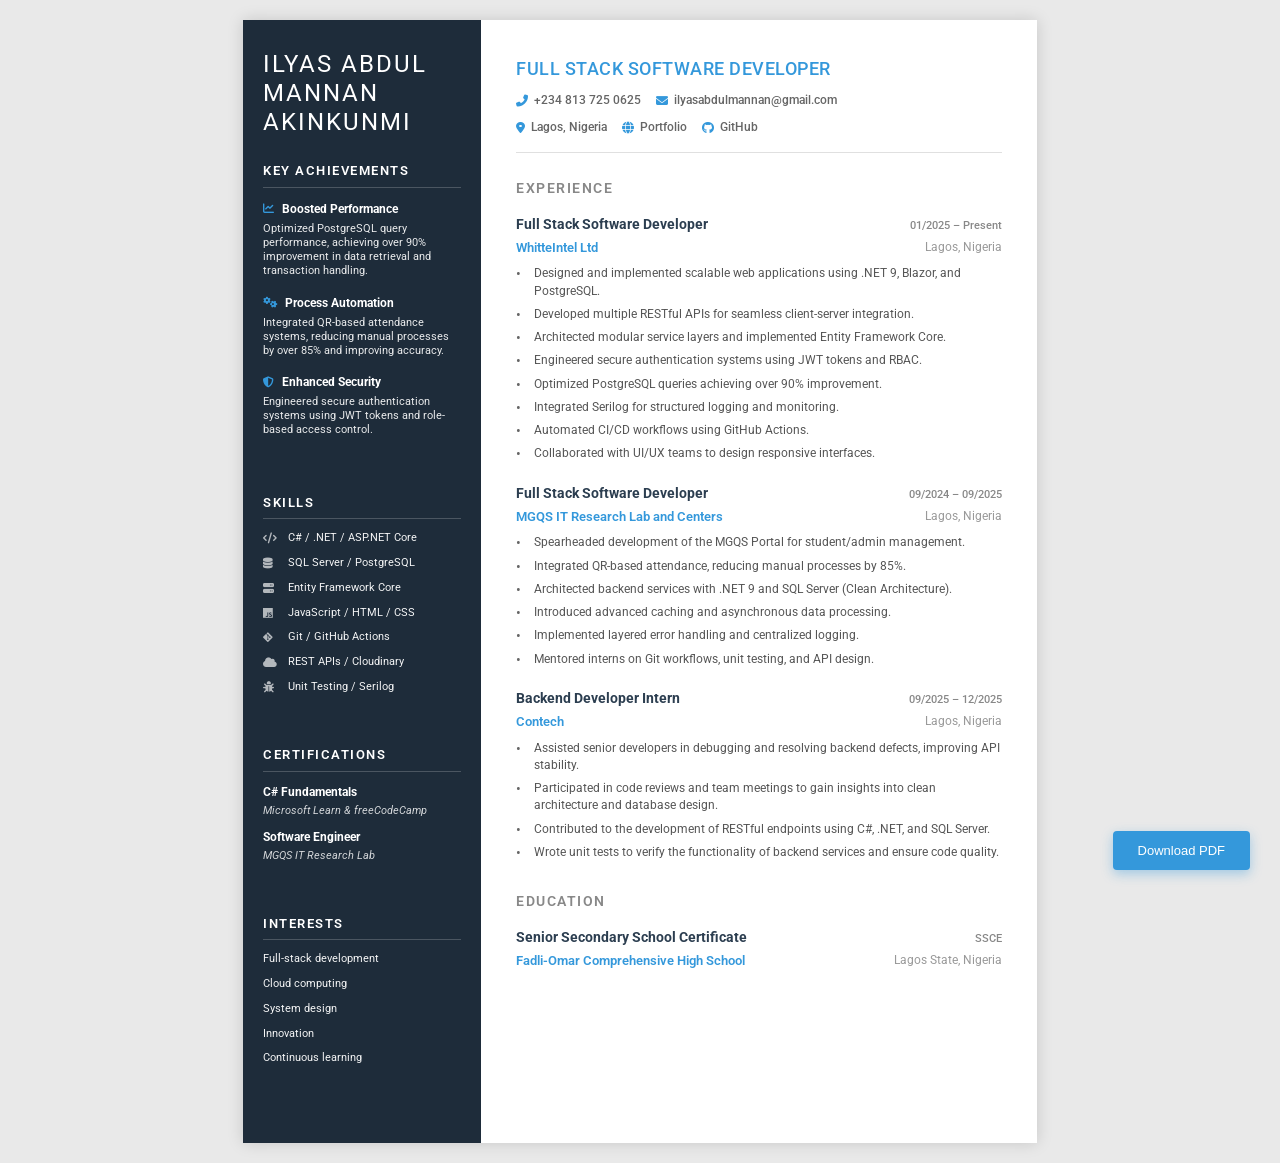
==== index.html @ 899aef8e "feat: Add initial resume website with HTML structure, CSS styling, and VS Code Live Server configura" ====
<!DOCTYPE html>
<html lang="en">

<head>
    <meta charset="UTF-8">
    <meta name="viewport" content="width=device-width, initial-scale=1.0">
    <title>CV - Ilyas Abdul Mannan Akinkunmi</title>
    <link rel="stylesheet" href="styles.css">
    <link href="https://fonts.googleapis.com/css2?family=Roboto:wght@300;400;500;700&display=swap" rel="stylesheet">
    <link rel="stylesheet" href="https://cdnjs.cloudflare.com/ajax/libs/font-awesome/6.4.0/css/all.min.css">
</head>

<body>
    <div class="resume-container">
        <!-- Sidebar Section (Dark Blue) -->
        <aside class="sidebar">
            <div class="sidebar-header">
                <h1 class="name">ILYAS ABDUL<br>MANNAN<br>AKINKUNMI</h1>
            </div>

            <div class="sidebar-content">
                <!-- Key Achievements Section -->
                <div class="sidebar-section">
                    <h3 class="sidebar-title">KEY ACHIEVEMENTS</h3>
                    <div class="separator-line"></div>

                    <div class="achievement-item">
                        <div class="achieve-title"><i class="fas fa-chart-line"></i> Boosted Performance</div>
                        <p class="achieve-desc">Optimized PostgreSQL query performance, achieving over 90% improvement
                            in data retrieval and transaction handling.</p>
                    </div>

                    <div class="achievement-item">
                        <div class="achieve-title"><i class="fas fa-cogs"></i> Process Automation</div>
                        <p class="achieve-desc">Integrated QR-based attendance systems, reducing manual processes by
                            over 85% and improving accuracy.</p>
                    </div>

                    <div class="achievement-item">
                        <div class="achieve-title"><i class="fas fa-shield-alt"></i> Enhanced Security</div>
                        <p class="achieve-desc">Engineered secure authentication systems using JWT tokens and role-based
                            access control.</p>
                    </div>
                </div>

                <!-- Skills Section -->
                <div class="sidebar-section">
                    <h3 class="sidebar-title">SKILLS</h3>
                    <div class="separator-line"></div>
                    <ul class="sidebar-list">
                        <li><i class="fas fa-code"></i> C# / .NET / ASP.NET Core</li>
                        <li><i class="fas fa-database"></i> SQL Server / PostgreSQL</li>
                        <li><i class="fas fa-server"></i> Entity Framework Core</li>
                        <li><i class="fab fa-js"></i> JavaScript / HTML / CSS</li>
                        <li><i class="fab fa-git-alt"></i> Git / GitHub Actions</li>
                        <li><i class="fas fa-cloud"></i> REST APIs / Cloudinary</li>
                        <li><i class="fas fa-bug"></i> Unit Testing / Serilog</li>
                    </ul>
                </div>

                <!-- Certifications Section -->
                <div class="sidebar-section">
                    <h3 class="sidebar-title">CERTIFICATIONS</h3>
                    <div class="separator-line"></div>
                    <div class="cert-item">
                        <div class="cert-title">C# Fundamentals</div>
                        <div class="cert-provider">Microsoft Learn & freeCodeCamp</div>
                    </div>
                    <div class="cert-item">
                        <div class="cert-title">Software Engineer</div>
                        <div class="cert-provider">MGQS IT Research Lab</div>
                    </div>
                </div>

                <!-- Interests Section -->
                <div class="sidebar-section">
                    <h3 class="sidebar-title">INTERESTS</h3>
                    <div class="separator-line"></div>
                    <ul class="sidebar-list simple-list">
                        <li>Full-stack development</li>
                        <li>Cloud computing</li>
                        <li>System design</li>
                        <li>Innovation</li>
                        <li>Continuous learning</li>
                    </ul>
                </div>
            </div>
        </aside>

        <!-- Main Content Section (White) -->
        <main class="main-content">
            <!-- Header with Title and Contact -->
            <header class="main-header">
                <h2 class="professional-title">Full Stack Software Developer</h2>
                <div class="contact-info">
                    <div class="contact-row">
                        <span><i class="fas fa-phone-alt"></i> +234 813 725 0625</span>
                        <span><i class="fas fa-envelope"></i> ilyasabdulmannan@gmail.com</span>
                    </div>
                    <div class="contact-row">
                        <span><i class="fas fa-map-marker-alt"></i> Lagos, Nigeria</span>
                        <a href="https://techsagehub.netlify.app/" target="_blank"><i class="fas fa-globe"></i>
                            Portfolio</a>
                        <a href="https://github.com/TechSageHub" target="_blank"><i class="fab fa-github"></i>
                            GitHub</a>
                    </div>
                </div>
            </header>

            <div class="main-body">
                <!-- Experience Section -->
                <section class="section">
                    <h3 class="section-title">EXPERIENCE</h3>

                    <div class="experience-item">
                        <div class="exp-top-row">
                            <h4 class="job-title">Full Stack Software Developer</h4>
                            <span class="date-range">01/2025 – Present</span>
                        </div>
                        <div class="exp-sub-row">
                            <span class="company-name">WhitteIntel Ltd</span>
                            <span class="location">Lagos, Nigeria</span>
                        </div>
                        <ul class="job-duties">
                            <li>Designed and implemented scalable web applications using .NET 9, Blazor, and PostgreSQL.
                            </li>
                            <li>Developed multiple RESTful APIs for seamless client-server integration.</li>
                            <li>Architected modular service layers and implemented Entity Framework Core.</li>
                            <li>Engineered secure authentication systems using JWT tokens and RBAC.</li>
                            <li>Optimized PostgreSQL queries achieving over 90% improvement.</li>
                            <li>Integrated Serilog for structured logging and monitoring.</li>
                            <li>Automated CI/CD workflows using GitHub Actions.</li>
                            <li>Collaborated with UI/UX teams to design responsive interfaces.</li>
                        </ul>
                    </div>

                    <div class="experience-item">
                        <div class="exp-top-row">
                            <h4 class="job-title">Full Stack Software Developer</h4>
                            <span class="date-range">09/2024 – 09/2025</span>
                        </div>
                        <div class="exp-sub-row">
                            <span class="company-name">MGQS IT Research Lab and Centers</span>
                            <span class="location">Lagos, Nigeria</span>
                        </div>
                        <ul class="job-duties">
                            <li>Spearheaded development of the MGQS Portal for student/admin management.</li>
                            <li>Integrated QR-based attendance, reducing manual processes by 85%.</li>
                            <li>Architected backend services with .NET 9 and SQL Server (Clean Architecture).</li>
                            <li>Introduced advanced caching and asynchronous data processing.</li>
                            <li>Implemented layered error handling and centralized logging.</li>
                            <li>Mentored interns on Git workflows, unit testing, and API design.</li>
                        </ul>
                    </div>

                    <div class="experience-item">
                        <div class="exp-top-row">
                            <h4 class="job-title">Backend Developer Intern</h4>
                            <span class="date-range">09/2025 – 12/2025</span>
                        </div>
                        <div class="exp-sub-row">
                            <span class="company-name">Contech</span>
                            <span class="location">Lagos, Nigeria</span>
                        </div>
                        <ul class="job-duties">
                            <li>Assisted senior developers in debugging and resolving backend defects, improving API
                                stability.</li>
                            <li>Participated in code reviews and team meetings to gain insights into clean architecture
                                and database design.</li>
                            <li>Contributed to the development of RESTful endpoints using C#, .NET, and SQL Server.</li>
                            <li>Wrote unit tests to verify the functionality of backend services and ensure code
                                quality.</li>
                        </ul>
                    </div>
                </section>

                <!-- Education Section -->
                <section class="section">
                    <h3 class="section-title">EDUCATION</h3>

                    <div class="education-item">
                        <div class="exp-top-row">
                            <h4 class="job-title">Senior Secondary School Certificate</h4>
                            <span class="date-range">SSCE</span>
                        </div>
                        <div class="exp-sub-row">
                            <span class="company-name">Fadli-Omar Comprehensive High School</span>
                            <span class="location">Lagos State, Nigeria</span>
                        </div>
                    </div>
                </section>
            </div>
        </main>
    </div>

    <button id="download-btn" onclick="window.print()">Download PDF</button>
</body>

</html>
---- styles.css ----
:root {
    --sidebar-bg: #1e2c3a;
    /* Dark Navy */
    --sidebar-text: #ffffff;
    --main-bg: #ffffff;
    --main-text: #3c3c3c;
    --accent-blue: #3498db;
    --text-muted: #666666;
    --border-color: #e0e0e0;
}

* {
    box-sizing: border-box;
    margin: 0;
    padding: 0;
    -webkit-print-color-adjust: exact;
    print-color-adjust: exact;
}

body {
    font-family: 'Roboto', sans-serif;
    background-color: #e9e9e9;
    color: var(--main-text);
    display: flex;
    justify-content: center;
    padding: 20px;
    font-size: 11px;
    /* Slightly reduced base size */
    line-height: 1.5;
    /* Consolidated line height */
}

.resume-container {
    display: flex;
    background: white;
    width: 210mm;
    min-height: 297mm;
    box-shadow: 0 0 15px rgba(0, 0, 0, 0.15);
}

/* SIDEBAR STYLES */
.sidebar {
    background-color: var(--sidebar-bg);
    color: var(--sidebar-text);
    width: 30%;
    padding: 30px 20px;
    /* Tighter padding */
    display: flex;
    flex-direction: column;
}

.sidebar-header {
    margin-bottom: 25px;
    /* Tighter */
}

.name {
    font-size: 24px;
    /* Slightly smaller for compactness */
    line-height: 1.2;
    font-weight: 400;
    text-transform: uppercase;
    letter-spacing: 2px;
}

.sidebar-content {
    display: flex;
    flex-direction: column;
    gap: 15px;
    /* Consolidated gap */
}

.sidebar-section {
    margin-bottom: 25px;
    /* Reduced from 35px */
}

.sidebar-title {
    font-size: 13px;
    text-transform: uppercase;
    letter-spacing: 1.5px;
    font-weight: 600;
    margin-bottom: 12px;
    border-bottom: 1px solid rgba(255, 255, 255, 0.2);
    padding-bottom: 6px;
    display: inline-block;
    width: 100%;
}

.sidebar-list {
    list-style: none;
}

.sidebar-list li {
    margin-bottom: 10px;
    /* Reduced */
    font-size: 11px;
    line-height: 1.35;
    display: flex;
    gap: 10px;
    opacity: 0.95;
    align-items: flex-start;
}

.sidebar-list li i {
    font-size: 11px;
    width: 15px;
    margin-top: 2px;
    color: rgba(255, 255, 255, 0.7);
}

.achievement-item {
    margin-bottom: 15px;
}

.achieve-title {
    font-size: 12px;
    font-weight: 700;
    color: white;
    margin-bottom: 4px;
    display: flex;
    align-items: center;
    gap: 8px;
}

.achieve-title i {
    color: var(--accent-blue);
    font-size: 11px;
}

.achieve-desc {
    font-size: 10.5px;
    line-height: 1.35;
    opacity: 0.9;
}

.cert-item {
    margin-bottom: 10px;
}

.cert-title {
    font-weight: 700;
    font-size: 11.5px;
    color: #fff;
    margin-bottom: 2px;
}

.cert-provider {
    font-size: 10.5px;
    opacity: 0.8;
    font-style: italic;
}

/* MAIN CONTENT */
.main-content {
    background-color: var(--main-bg);
    width: 70%;
    padding: 35px 35px;
    /* Reduced padding */
    display: flex;
    flex-direction: column;
}

.main-header {
    margin-bottom: 25px;
    /* Reduced */
    border-bottom: 1px solid var(--border-color);
    padding-bottom: 15px;
}

.professional-title {
    color: var(--accent-blue);
    font-size: 18px;
    font-weight: 500;
    text-transform: uppercase;
    letter-spacing: 0.5px;
    margin-bottom: 10px;
}

.contact-info {
    font-size: 11.5px;
    color: var(--text-muted);
    display: flex;
    flex-wrap: wrap;
    gap: 10px 20px;
}

.contact-row {
    display: flex;
    gap: 15px;
    align-items: center;
    flex-wrap: wrap;
    width: 100%;
}

.contact-row span,
.contact-row a {
    display: flex;
    align-items: center;
    gap: 6px;
    color: var(--text-muted);
    text-decoration: none;
    font-weight: 500;
}

.contact-row a:hover {
    color: var(--accent-blue);
}

.contact-row i {
    color: var(--accent-blue);
    font-size: 12px;
}

/* SECTIONS */
.section {
    margin-bottom: 30px;
    /* Reduced */
}

.section-title {
    font-size: 14px;
    color: #888;
    text-transform: uppercase;
    letter-spacing: 1.5px;
    font-weight: 600;
    margin-bottom: 15px;
}

.experience-item,
.education-item {
    margin-bottom: 20px;
    /* Reduced */
}

.exp-top-row {
    display: flex;
    justify-content: space-between;
    align-items: baseline;
    margin-bottom: 4px;
}

.job-title {
    font-size: 14px;
    font-weight: 700;
    color: #2c3e50;
}

.date-range {
    font-size: 11px;
    color: #888;
    font-weight: 500;
    white-space: nowrap;
}

.exp-sub-row {
    display: flex;
    justify-content: space-between;
    margin-bottom: 8px;
    font-size: 11.5px;
}

.company-name {
    color: var(--accent-blue);
    font-weight: 600;
    font-size: 12.5px;
}

.location {
    color: #999;
}

.job-duties {
    list-style: none;
    padding-left: 0;
}

.job-duties li {
    position: relative;
    padding-left: 18px;
    margin-bottom: 6px;
    /* Tighter list items */
    font-size: 11.5px;
    color: #555;
    line-height: 1.5;
}

.job-duties li::before {
    content: "•";
    position: absolute;
    left: 0;
    color: var(--text-muted);
    font-size: 14px;
    line-height: 1;
    top: 2px;
}

/* PDF BUTTON */
#download-btn {
    position: fixed;
    bottom: 30px;
    right: 30px;
    padding: 12px 25px;
    background-color: var(--accent-blue);
    color: white;
    border: none;
    border-radius: 4px;
    font-size: 13px;
    font-weight: 500;
    cursor: pointer;
    box-shadow: 0 4px 12px rgba(52, 152, 219, 0.4);
    transition: all 0.2s ease;
    z-index: 1000;
}

#download-btn:hover {
    background-color: #2c3e50;
    transform: translateY(-2px);
}

/* RESPONSIVE */
@media (max-width: 768px) {
    .resume-container {
        flex-direction: column;
        width: 100%;
        min-height: auto;
    }

    .sidebar,
    .main-content {
        width: 100%;
        padding: 30px;
    }

    .name {
        font-size: 24px;
    }

    .exp-top-row {
        flex-direction: column;
        align-items: flex-start;
        gap: 5px;
    }

    .exp-sub-row {
        flex-direction: column;
        gap: 5px;
    }
}

/* PRINT MEDIA - FORCE ONE PAGE */
@media print {
    body {
        padding: 0;
        background: white;
        print-color-adjust: exact;
        -webkit-print-color-adjust: exact;
    }

    .resume-container {
        width: 100%;
        min-height: 100%;
        /* Changed from 100vh to ensure flow */
        height: auto;
        box-shadow: none;
        margin: 0;
        display: flex;
        /* Keep flex context */
        overflow: hidden;
        /* Clip overflow if slight */
    }

    .sidebar {
        background-color: var(--sidebar-bg) !important;
        height: 100%;
        /* Ensure it stretches */
        min-height: 100vh;
        /* Force full height */
    }

    #download-btn {
        display: none;
    }

    .company-name,
    .professional-title,
    .contact-row i {
        color: var(--accent-blue) !important;
    }

    @page {
        margin: 0;
        size: A4;
    }

    /* Additional compactness for print if needed */
    .section,
    .sidebar-section {
        margin-bottom: 20px;
    }

    .experience-item {
        margin-bottom: 15px;
    }
}
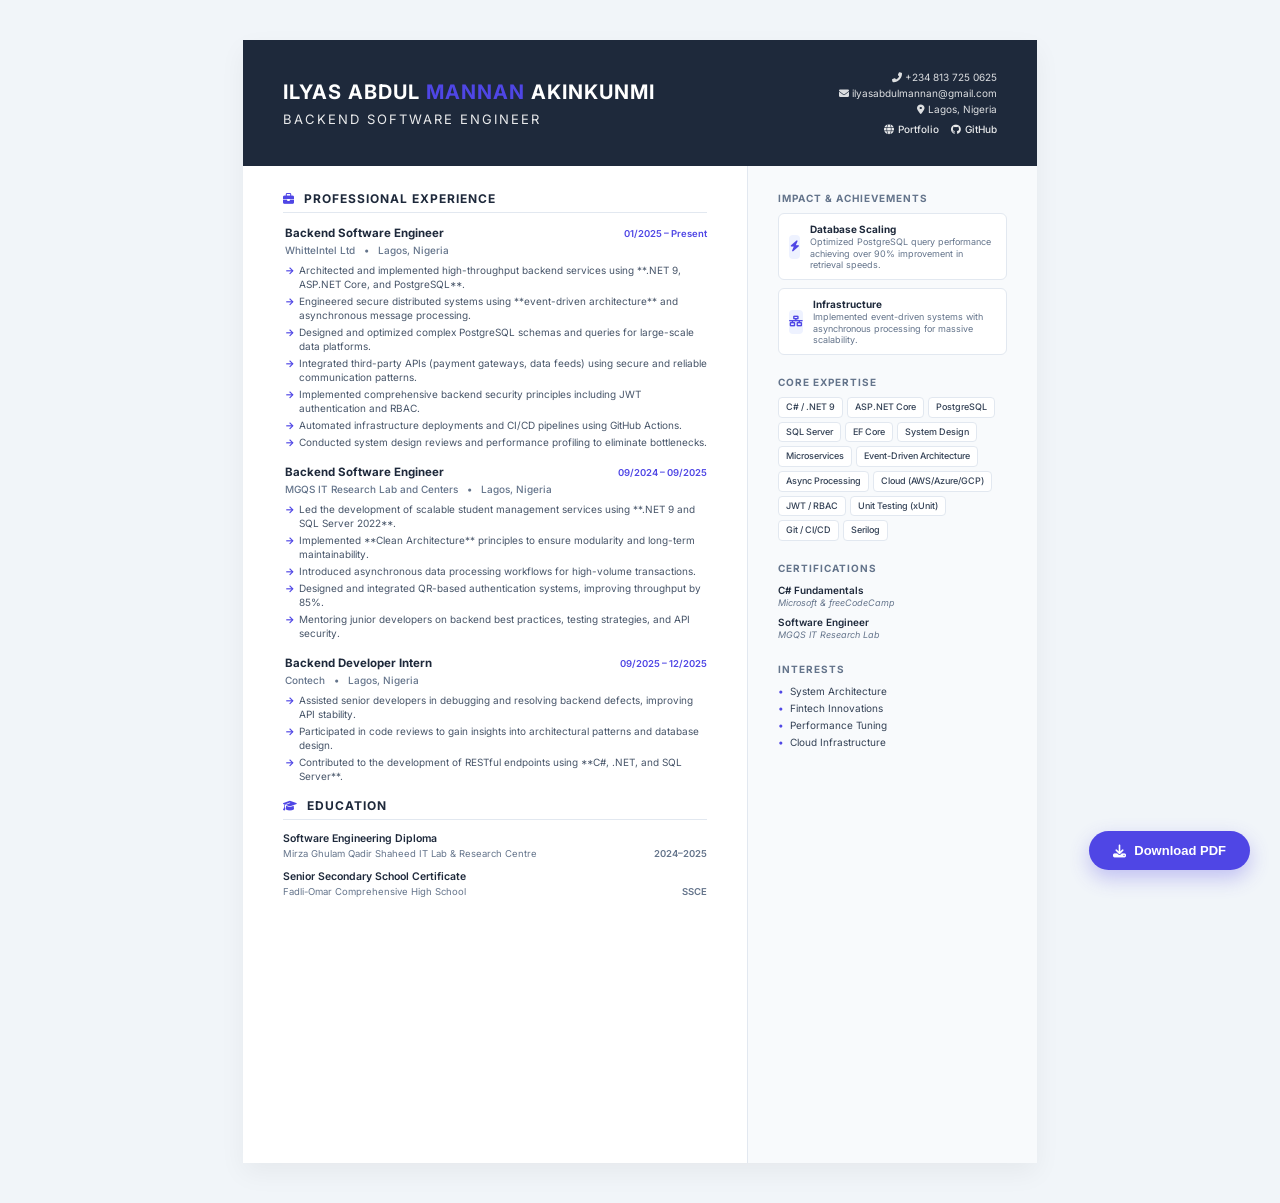
==== commit ae13482f: "feat: add specialized resume templates and corresponding CSS styles for ATS, full-stack, and remote " ====
--- a/index.html
+++ b/index.html
@@ -4,196 +4,183 @@
 <head>
     <meta charset="UTF-8">
     <meta name="viewport" content="width=device-width, initial-scale=1.0">
-    <title>CV - Ilyas Abdul Mannan Akinkunmi</title>
+    <title>Ilyas Abdul Mannan Akinkunmi - CV</title>
     <link rel="stylesheet" href="styles.css">
-    <link href="https://fonts.googleapis.com/css2?family=Roboto:wght@300;400;500;700&display=swap" rel="stylesheet">
+    <link href="https://fonts.googleapis.com/css2?family=Inter:wght@300;400;500;600;700&display=swap" rel="stylesheet">
     <link rel="stylesheet" href="https://cdnjs.cloudflare.com/ajax/libs/font-awesome/6.4.0/css/all.min.css">
 </head>
 
 <body>
-    <div class="resume-container">
-        <!-- Sidebar Section (Dark Blue) -->
-        <aside class="sidebar">
-            <div class="sidebar-header">
-                <h1 class="name">ILYAS ABDUL<br>MANNAN<br>AKINKUNMI</h1>
-            </div>
-
-            <div class="sidebar-content">
-                <!-- Key Achievements Section -->
-                <div class="sidebar-section">
-                    <h3 class="sidebar-title">KEY ACHIEVEMENTS</h3>
-                    <div class="separator-line"></div>
-
-                    <div class="achievement-item">
-                        <div class="achieve-title"><i class="fas fa-chart-line"></i> Boosted Performance</div>
-                        <p class="achieve-desc">Optimized PostgreSQL query performance, achieving over 90% improvement
-                            in data retrieval and transaction handling.</p>
-                    </div>
-
-                    <div class="achievement-item">
-                        <div class="achieve-title"><i class="fas fa-cogs"></i> Process Automation</div>
-                        <p class="achieve-desc">Integrated QR-based attendance systems, reducing manual processes by
-                            over 85% and improving accuracy.</p>
-                    </div>
-
-                    <div class="achievement-item">
-                        <div class="achieve-title"><i class="fas fa-shield-alt"></i> Enhanced Security</div>
-                        <p class="achieve-desc">Engineered secure authentication systems using JWT tokens and role-based
-                            access control.</p>
+    <div class="resume-wrapper">
+        <!-- High Impact Header -->
+        <header class="hero-header">
+            <div class="header-content">
+                <div class="name-block">
+                    <h1>ILYAS ABDUL <span class="accent-text">MANNAN</span> AKINKUNMI</h1>
+                    <p class="role-title">Backend Software Engineer</p>
+                </div>
+                <div class="contact-grid">
+                    <div class="contact-item"><i class="fas fa-phone-alt"></i> +234 813 725 0625</div>
+                    <div class="contact-item"><i class="fas fa-envelope"></i> ilyasabdulmannan@gmail.com</div>
+                    <div class="contact-item"><i class="fas fa-map-marker-alt"></i> Lagos, Nigeria</div>
+                    <div class="contact-links">
+                        <a href="https://techsagehub.netlify.app/" target="_blank"><i class="fas fa-globe"></i> Portfolio</a>
+                        <a href="https://github.com/TechSageHub" target="_blank"><i class="fab fa-github"></i> GitHub</a>
                     </div>
                 </div>
+            </div>
+        </header>
 
-                <!-- Skills Section -->
-                <div class="sidebar-section">
-                    <h3 class="sidebar-title">SKILLS</h3>
-                    <div class="separator-line"></div>
-                    <ul class="sidebar-list">
-                        <li><i class="fas fa-code"></i> C# / .NET / ASP.NET Core</li>
-                        <li><i class="fas fa-database"></i> SQL Server / PostgreSQL</li>
-                        <li><i class="fas fa-server"></i> Entity Framework Core</li>
-                        <li><i class="fab fa-js"></i> JavaScript / HTML / CSS</li>
-                        <li><i class="fab fa-git-alt"></i> Git / GitHub Actions</li>
-                        <li><i class="fas fa-cloud"></i> REST APIs / Cloudinary</li>
-                        <li><i class="fas fa-bug"></i> Unit Testing / Serilog</li>
-                    </ul>
-                </div>
+        <div class="main-layout">
+            <!-- Left Column: Experience & Education -->
+            <main class="left-col">
+                <section class="content-section">
+                    <div class="section-header">
+                        <i class="fas fa-briefcase"></i>
+                        <h2>PROFESSIONAL EXPERIENCE</h2>
+                    </div>
+                    
+                    <div class="timeline">
+                        <div class="timeline-item">
+                            <div class="timeline-header">
+                                <h3 class="job-title">Backend Software Engineer</h3>
+                                <span class="time-badge">01/2025 – Present</span>
+                            </div>
+                            <p class="company-sub">WhitteIntel Ltd <span class="bullet-sep">•</span> Lagos, Nigeria</p>
+                            <ul class="duties-list">
+                                <li>Architected and implemented high-throughput backend services using **.NET 9, ASP.NET Core, and PostgreSQL**.</li>
+                                <li>Engineered secure distributed systems using **event-driven architecture** and asynchronous message processing.</li>
+                                <li>Designed and optimized complex PostgreSQL schemas and queries for large-scale data platforms.</li>
+                                <li>Integrated third-party APIs (payment gateways, data feeds) using secure and reliable communication patterns.</li>
+                                <li>Implemented comprehensive backend security principles including JWT authentication and RBAC.</li>
+                                <li>Automated infrastructure deployments and CI/CD pipelines using GitHub Actions.</li>
+                                <li>Conducted system design reviews and performance profiling to eliminate bottlenecks.</li>
+                            </ul>
+                        </div>
 
-                <!-- Certifications Section -->
-                <div class="sidebar-section">
-                    <h3 class="sidebar-title">CERTIFICATIONS</h3>
-                    <div class="separator-line"></div>
-                    <div class="cert-item">
-                        <div class="cert-title">C# Fundamentals</div>
-                        <div class="cert-provider">Microsoft Learn & freeCodeCamp</div>
-                    </div>
-                    <div class="cert-item">
-                        <div class="cert-title">Software Engineer</div>
-                        <div class="cert-provider">MGQS IT Research Lab</div>
-                    </div>
-                </div>
+                        <div class="timeline-item">
+                            <div class="timeline-header">
+                                <h3 class="job-title">Backend Software Engineer</h3>
+                                <span class="time-badge">09/2024 – 09/2025</span>
+                            </div>
+                            <p class="company-sub">MGQS IT Research Lab and Centers <span class="bullet-sep">•</span> Lagos, Nigeria</p>
+                            <ul class="duties-list">
+                                <li>Led the development of scalable student management services using **.NET 9 and SQL Server 2022**.</li>
+                                <li>Implemented **Clean Architecture** principles to ensure modularity and long-term maintainability.</li>
+                                <li>Introduced asynchronous data processing workflows for high-volume transactions.</li>
+                                <li>Designed and integrated QR-based authentication systems, improving throughput by 85%.</li>
+                                <li>Mentoring junior developers on backend best practices, testing strategies, and API security.</li>
+                            </ul>
+                        </div>
 
-                <!-- Interests Section -->
-                <div class="sidebar-section">
-                    <h3 class="sidebar-title">INTERESTS</h3>
-                    <div class="separator-line"></div>
-                    <ul class="sidebar-list simple-list">
-                        <li>Full-stack development</li>
-                        <li>Cloud computing</li>
-                        <li>System design</li>
-                        <li>Innovation</li>
-                        <li>Continuous learning</li>
-                    </ul>
-                </div>
-            </div>
-        </aside>
-
-        <!-- Main Content Section (White) -->
-        <main class="main-content">
-            <!-- Header with Title and Contact -->
-            <header class="main-header">
-                <h2 class="professional-title">Full Stack Software Developer</h2>
-                <div class="contact-info">
-                    <div class="contact-row">
-                        <span><i class="fas fa-phone-alt"></i> +234 813 725 0625</span>
-                        <span><i class="fas fa-envelope"></i> ilyasabdulmannan@gmail.com</span>
-                    </div>
-                    <div class="contact-row">
-                        <span><i class="fas fa-map-marker-alt"></i> Lagos, Nigeria</span>
-                        <a href="https://techsagehub.netlify.app/" target="_blank"><i class="fas fa-globe"></i>
-                            Portfolio</a>
-                        <a href="https://github.com/TechSageHub" target="_blank"><i class="fab fa-github"></i>
-                            GitHub</a>
-                    </div>
-                </div>
-            </header>
-
-            <div class="main-body">
-                <!-- Experience Section -->
-                <section class="section">
-                    <h3 class="section-title">EXPERIENCE</h3>
-
-                    <div class="experience-item">
-                        <div class="exp-top-row">
-                            <h4 class="job-title">Full Stack Software Developer</h4>
-                            <span class="date-range">01/2025 – Present</span>
+                        <div class="timeline-item">
+                            <div class="timeline-header">
+                                <h3 class="job-title">Backend Developer Intern</h3>
+                                <span class="time-badge">09/2025 – 12/2025</span>
+                            </div>
+                            <p class="company-sub">Contech <span class="bullet-sep">•</span> Lagos, Nigeria</p>
+                            <ul class="duties-list">
+                                <li>Assisted senior developers in debugging and resolving backend defects, improving API stability.</li>
+                                <li>Participated in code reviews to gain insights into architectural patterns and database design.</li>
+                                <li>Contributed to the development of RESTful endpoints using **C#, .NET, and SQL Server**.</li>
+                            </ul>
                         </div>
-                        <div class="exp-sub-row">
-                            <span class="company-name">WhitteIntel Ltd</span>
-                            <span class="location">Lagos, Nigeria</span>
-                        </div>
-                        <ul class="job-duties">
-                            <li>Designed and implemented scalable web applications using .NET 9, Blazor, and PostgreSQL.
-                            </li>
-                            <li>Developed multiple RESTful APIs for seamless client-server integration.</li>
-                            <li>Architected modular service layers and implemented Entity Framework Core.</li>
-                            <li>Engineered secure authentication systems using JWT tokens and RBAC.</li>
-                            <li>Optimized PostgreSQL queries achieving over 90% improvement.</li>
-                            <li>Integrated Serilog for structured logging and monitoring.</li>
-                            <li>Automated CI/CD workflows using GitHub Actions.</li>
-                            <li>Collaborated with UI/UX teams to design responsive interfaces.</li>
-                        </ul>
-                    </div>
-
-                    <div class="experience-item">
-                        <div class="exp-top-row">
-                            <h4 class="job-title">Full Stack Software Developer</h4>
-                            <span class="date-range">09/2024 – 09/2025</span>
-                        </div>
-                        <div class="exp-sub-row">
-                            <span class="company-name">MGQS IT Research Lab and Centers</span>
-                            <span class="location">Lagos, Nigeria</span>
-                        </div>
-                        <ul class="job-duties">
-                            <li>Spearheaded development of the MGQS Portal for student/admin management.</li>
-                            <li>Integrated QR-based attendance, reducing manual processes by 85%.</li>
-                            <li>Architected backend services with .NET 9 and SQL Server (Clean Architecture).</li>
-                            <li>Introduced advanced caching and asynchronous data processing.</li>
-                            <li>Implemented layered error handling and centralized logging.</li>
-                            <li>Mentored interns on Git workflows, unit testing, and API design.</li>
-                        </ul>
-                    </div>
-
-                    <div class="experience-item">
-                        <div class="exp-top-row">
-                            <h4 class="job-title">Backend Developer Intern</h4>
-                            <span class="date-range">09/2025 – 12/2025</span>
-                        </div>
-                        <div class="exp-sub-row">
-                            <span class="company-name">Contech</span>
-                            <span class="location">Lagos, Nigeria</span>
-                        </div>
-                        <ul class="job-duties">
-                            <li>Assisted senior developers in debugging and resolving backend defects, improving API
-                                stability.</li>
-                            <li>Participated in code reviews and team meetings to gain insights into clean architecture
-                                and database design.</li>
-                            <li>Contributed to the development of RESTful endpoints using C#, .NET, and SQL Server.</li>
-                            <li>Wrote unit tests to verify the functionality of backend services and ensure code
-                                quality.</li>
-                        </ul>
                     </div>
                 </section>
 
-                <!-- Education Section -->
-                <section class="section">
-                    <h3 class="section-title">EDUCATION</h3>
-
-                    <div class="education-item">
-                        <div class="exp-top-row">
-                            <h4 class="job-title">Senior Secondary School Certificate</h4>
-                            <span class="date-range">SSCE</span>
+                <section class="content-section">
+                    <div class="section-header">
+                        <i class="fas fa-graduation-cap"></i>
+                        <h2>EDUCATION</h2>
+                    </div>
+                    <div class="education-grid">
+                        <div class="edu-item">
+                            <h4>Software Engineering Diploma</h4>
+                            <p>Mirza Ghulam Qadir Shaheed IT Lab & Research Centre <span class="date-right">2024–2025</span></p>
                         </div>
-                        <div class="exp-sub-row">
-                            <span class="company-name">Fadli-Omar Comprehensive High School</span>
-                            <span class="location">Lagos State, Nigeria</span>
+                        <div class="edu-item">
+                            <h4>Senior Secondary School Certificate</h4>
+                            <p>Fadli-Omar Comprehensive High School <span class="date-right">SSCE</span></p>
                         </div>
                     </div>
                 </section>
-            </div>
-        </main>
+            </main>
+
+            <!-- Right Column: Skills, Impact, Certs -->
+            <aside class="right-col">
+                <section class="sidebar-block">
+                    <h2 class="sidebar-label">IMPACT & ACHIEVEMENTS</h2>
+                    <div class="impact-card">
+                        <div class="impact-icon"><i class="fas fa-bolt"></i></div>
+                        <div class="impact-text">
+                            <strong>Database Scaling</strong>
+                            <p>Optimized PostgreSQL query performance achieving over 90% improvement in retrieval speeds.</p>
+                        </div>
+                    </div>
+                    <div class="impact-card">
+                        <div class="impact-icon"><i class="fas fa-network-wired"></i></div>
+                        <div class="impact-text">
+                            <strong>Infrastructure</strong>
+                            <p>Implemented event-driven systems with asynchronous processing for massive scalability.</p>
+                        </div>
+                    </div>
+                </section>
+
+                <section class="sidebar-block">
+                    <h2 class="sidebar-label">CORE EXPERTISE</h2>
+                    <div class="skills-container">
+                        <span class="skill-tag">C# / .NET 9</span>
+                        <span class="skill-tag">ASP.NET Core</span>
+                        <span class="skill-tag">PostgreSQL</span>
+                        <span class="skill-tag">SQL Server</span>
+                        <span class="skill-tag">EF Core</span>
+                        <span class="skill-tag">System Design</span>
+                        <span class="skill-tag">Microservices</span>
+                        <span class="skill-tag">Event-Driven Architecture</span>
+                        <span class="skill-tag">Async Processing</span>
+                        <span class="skill-tag">Cloud (AWS/Azure/GCP)</span>
+                        <span class="skill-tag">JWT / RBAC</span>
+                        <span class="skill-tag">Unit Testing (xUnit)</span>
+                        <span class="skill-tag">Git / CI/CD</span>
+                        <span class="skill-tag">Serilog</span>
+                    </div>
+                </section>
+
+                <section class="sidebar-block">
+                    <h2 class="sidebar-label">CERTIFICATIONS</h2>
+                    <div class="cert-box">
+                        <p class="cert-name">C# Fundamentals</p>
+                        <p class="cert-meta">Microsoft & freeCodeCamp</p>
+                    </div>
+                    <div class="cert-box">
+                        <p class="cert-name">Software Engineer</p>
+                        <p class="cert-meta">MGQS IT Research Lab</p>
+                    </div>
+                </section>
+
+                <section class="sidebar-block">
+                    <h2 class="sidebar-label">INTERESTS</h2>
+                    <ul class="plain-list">
+                        <li>System Architecture</li>
+                        <li>Fintech Innovations</li>
+                        <li>Performance Tuning</li>
+                        <li>Cloud Infrastructure</li>
+                    </ul>
+                </section>
+            </aside>
+        </div>
     </div>
 
-    <button id="download-btn" onclick="window.print()">Download PDF</button>
+    <button id="download-btn" onclick="downloadCV()">Download PDF</button>
+
+    <script>
+        function downloadCV() {
+            const originalTitle = document.title;
+            document.title = "Ilyas_Abdul_Mannan_Akinkunmi_CV";
+            window.print();
+            document.title = originalTitle;
+        }
+    </script>
 </body>
 
 </html>
--- a/styles.css
+++ b/styles.css
@@ -1,298 +1,341 @@
+/* PREMIUM RESUME DESIGN SYSTEM */
 :root {
-    --sidebar-bg: #1e2c3a;
-    /* Dark Navy */
-    --sidebar-text: #ffffff;
-    --main-bg: #ffffff;
-    --main-text: #3c3c3c;
-    --accent-blue: #3498db;
-    --text-muted: #666666;
-    --border-color: #e0e0e0;
+    --primary: #1e293b;
+    --primary-light: #334155;
+    --accent: #4f46e5;
+    --accent-soft: #eef2ff;
+    --text-main: #334155;
+    --text-label: #64748b;
+    --bg-light: #f8fafc;
+    --white: #ffffff;
+    --border: #e2e8f0;
 }
 
 * {
-    box-sizing: border-box;
     margin: 0;
     padding: 0;
+    box-sizing: border-box;
     -webkit-print-color-adjust: exact;
     print-color-adjust: exact;
 }
 
 body {
-    font-family: 'Roboto', sans-serif;
-    background-color: #e9e9e9;
-    color: var(--main-text);
+    font-family: 'Inter', sans-serif;
+    color: var(--text-main);
+    background-color: #f1f5f9;
+    font-size: 10.5px; /* Optimizing for one-page fit */
+    line-height: 1.4;
     display: flex;
     justify-content: center;
-    padding: 20px;
-    font-size: 11px;
-    /* Slightly reduced base size */
-    line-height: 1.5;
-    /* Consolidated line height */
-}
-
-.resume-container {
-    display: flex;
-    background: white;
+    padding: 40px 0;
+}
+
+/* RESUME CONTAINER */
+.resume-wrapper {
     width: 210mm;
-    min-height: 297mm;
-    box-shadow: 0 0 15px rgba(0, 0, 0, 0.15);
-}
-
-/* SIDEBAR STYLES */
-.sidebar {
-    background-color: var(--sidebar-bg);
-    color: var(--sidebar-text);
-    width: 30%;
-    padding: 30px 20px;
-    /* Tighter padding */
+    height: 297mm;
+    background: var(--white);
+    box-shadow: 0 10px 25px rgba(0,0,0,0.05);
     display: flex;
     flex-direction: column;
-}
-
-.sidebar-header {
-    margin-bottom: 25px;
-    /* Tighter */
-}
-
-.name {
-    font-size: 24px;
-    /* Slightly smaller for compactness */
-    line-height: 1.2;
+    overflow: hidden;
+    position: relative;
+}
+
+/* HERO HEADER */
+.hero-header {
+    background-color: var(--primary);
+    color: var(--white);
+    padding: 30px 40px;
+    display: flex;
+    align-items: center;
+}
+
+.header-content {
+    width: 100%;
+    display: flex;
+    justify-content: space-between;
+    align-items: center;
+}
+
+.name-block h1 {
+    font-size: 20px;
+    font-weight: 700;
+    letter-spacing: 1px;
+    margin-bottom: 4px;
+}
+
+.accent-text {
+    color: var(--accent);
+}
+
+.role-title {
+    font-size: 13px;
     font-weight: 400;
+    opacity: 0.9;
+    letter-spacing: 2px;
     text-transform: uppercase;
-    letter-spacing: 2px;
-}
-
-.sidebar-content {
-    display: flex;
-    flex-direction: column;
-    gap: 15px;
-    /* Consolidated gap */
-}
-
-.sidebar-section {
-    margin-bottom: 25px;
-    /* Reduced from 35px */
-}
-
-.sidebar-title {
-    font-size: 13px;
-    text-transform: uppercase;
-    letter-spacing: 1.5px;
-    font-weight: 600;
-    margin-bottom: 12px;
-    border-bottom: 1px solid rgba(255, 255, 255, 0.2);
-    padding-bottom: 6px;
-    display: inline-block;
-    width: 100%;
-}
-
-.sidebar-list {
-    list-style: none;
-}
-
-.sidebar-list li {
-    margin-bottom: 10px;
-    /* Reduced */
-    font-size: 11px;
-    line-height: 1.35;
-    display: flex;
-    gap: 10px;
-    opacity: 0.95;
-    align-items: flex-start;
-}
-
-.sidebar-list li i {
-    font-size: 11px;
-    width: 15px;
-    margin-top: 2px;
-    color: rgba(255, 255, 255, 0.7);
-}
-
-.achievement-item {
-    margin-bottom: 15px;
-}
-
-.achieve-title {
-    font-size: 12px;
-    font-weight: 700;
-    color: white;
-    margin-bottom: 4px;
-    display: flex;
-    align-items: center;
-    gap: 8px;
-}
-
-.achieve-title i {
-    color: var(--accent-blue);
-    font-size: 11px;
-}
-
-.achieve-desc {
-    font-size: 10.5px;
-    line-height: 1.35;
-    opacity: 0.9;
-}
-
-.cert-item {
-    margin-bottom: 10px;
-}
-
-.cert-title {
-    font-weight: 700;
-    font-size: 11.5px;
-    color: #fff;
+}
+
+.contact-grid {
+    text-align: right;
+    font-size: 10px;
+}
+
+.contact-item {
     margin-bottom: 2px;
-}
-
-.cert-provider {
-    font-size: 10.5px;
-    opacity: 0.8;
-    font-style: italic;
-}
-
-/* MAIN CONTENT */
-.main-content {
-    background-color: var(--main-bg);
-    width: 70%;
-    padding: 35px 35px;
-    /* Reduced padding */
-    display: flex;
-    flex-direction: column;
-}
-
-.main-header {
-    margin-bottom: 25px;
-    /* Reduced */
-    border-bottom: 1px solid var(--border-color);
-    padding-bottom: 15px;
-}
-
-.professional-title {
-    color: var(--accent-blue);
-    font-size: 18px;
-    font-weight: 500;
-    text-transform: uppercase;
-    letter-spacing: 0.5px;
-    margin-bottom: 10px;
-}
-
-.contact-info {
-    font-size: 11.5px;
-    color: var(--text-muted);
-    display: flex;
-    flex-wrap: wrap;
-    gap: 10px 20px;
-}
-
-.contact-row {
-    display: flex;
-    gap: 15px;
-    align-items: center;
-    flex-wrap: wrap;
-    width: 100%;
-}
-
-.contact-row span,
-.contact-row a {
-    display: flex;
-    align-items: center;
-    gap: 6px;
-    color: var(--text-muted);
+    opacity: 0.85;
+}
+
+.contact-links {
+    margin-top: 6px;
+    display: flex;
+    gap: 12px;
+    justify-content: flex-end;
+}
+
+.contact-links a {
+    color: var(--white);
     text-decoration: none;
     font-weight: 500;
-}
-
-.contact-row a:hover {
-    color: var(--accent-blue);
-}
-
-.contact-row i {
-    color: var(--accent-blue);
+    opacity: 0.9;
+    display: flex;
+    align-items: center;
+    gap: 4px;
+}
+
+.contact-links a:hover {
+    color: var(--accent);
+    opacity: 1;
+}
+
+/* MAIN LAYOUT */
+.main-layout {
+    display: flex;
+    flex: 1;
+    overflow: hidden;
+}
+
+.left-col {
+    flex: 65;
+    padding: 25px 40px;
+    border-right: 1px solid var(--border);
+}
+
+.right-col {
+    flex: 35;
+    padding: 25px 30px;
+    background-color: var(--bg-light);
+}
+
+/* SECTION HEADERS */
+.section-header {
+    display: flex;
+    align-items: center;
+    gap: 10px;
+    margin-bottom: 12px;
+    border-bottom: 1px solid var(--border);
+    padding-bottom: 4px;
+}
+
+.section-header i {
+    color: var(--accent);
+    font-size: 11px;
+}
+
+.section-header h2 {
     font-size: 12px;
-}
-
-/* SECTIONS */
-.section {
-    margin-bottom: 30px;
-    /* Reduced */
-}
-
-.section-title {
-    font-size: 14px;
-    color: #888;
+    font-weight: 700;
+    color: var(--primary);
     text-transform: uppercase;
-    letter-spacing: 1.5px;
-    font-weight: 600;
+    letter-spacing: 1px;
+}
+
+/* TIMELINE (EXPERIENCE) */
+.timeline {
+    position: relative;
+    padding-left: 2px;
+}
+
+.timeline-item {
     margin-bottom: 15px;
-}
-
-.experience-item,
-.education-item {
-    margin-bottom: 20px;
-    /* Reduced */
-}
-
-.exp-top-row {
+    position: relative;
+}
+
+.timeline-header {
     display: flex;
     justify-content: space-between;
     align-items: baseline;
-    margin-bottom: 4px;
+    margin-bottom: 2px;
 }
 
 .job-title {
-    font-size: 14px;
-    font-weight: 700;
-    color: #2c3e50;
-}
-
-.date-range {
-    font-size: 11px;
-    color: #888;
+    font-size: 11.5px;
+    font-weight: 700;
+    color: var(--primary);
+}
+
+.time-badge {
+    font-size: 9.5px;
+    font-weight: 600;
+    color: var(--accent);
+}
+
+.company-sub {
+    font-size: 10px;
+    color: var(--text-label);
     font-weight: 500;
-    white-space: nowrap;
-}
-
-.exp-sub-row {
-    display: flex;
-    justify-content: space-between;
-    margin-bottom: 8px;
-    font-size: 11.5px;
-}
-
-.company-name {
-    color: var(--accent-blue);
-    font-weight: 600;
-    font-size: 12.5px;
-}
-
-.location {
-    color: #999;
-}
-
-.job-duties {
+    margin-bottom: 6px;
+}
+
+.bullet-sep {
+    margin: 0 6px;
+}
+
+.duties-list {
     list-style: none;
-    padding-left: 0;
-}
-
-.job-duties li {
+}
+
+.duties-list li {
     position: relative;
-    padding-left: 18px;
-    margin-bottom: 6px;
-    /* Tighter list items */
-    font-size: 11.5px;
-    color: #555;
-    line-height: 1.5;
-}
-
-.job-duties li::before {
-    content: "•";
+    padding-left: 14px;
+    margin-bottom: 3px;
+    font-size: 10px;
+    color: #475569;
+}
+
+.duties-list li::before {
+    content: "→";
     position: absolute;
     left: 0;
-    color: var(--text-muted);
-    font-size: 14px;
-    line-height: 1;
-    top: 2px;
+    color: var(--accent);
+    font-weight: 700;
+    font-size: 10px;
+}
+
+/* EDUCATION */
+.education-grid {
+    display: flex;
+    flex-direction: column;
+    gap: 10px;
+}
+
+.edu-item h4 {
+    font-size: 10.5px;
+    font-weight: 600;
+    color: var(--primary);
+}
+
+.edu-item p {
+    font-size: 9.5px;
+    color: var(--text-label);
+}
+
+.date-right {
+    float: right;
+    font-weight: 600;
+}
+
+/* RIGHT COLUMN BLOCKS */
+.sidebar-block {
+    margin-bottom: 20px;
+}
+
+.sidebar-label {
+    font-size: 10px;
+    font-weight: 700;
+    color: var(--text-label);
+    margin-bottom: 8px;
+    text-transform: uppercase;
+    letter-spacing: 1px;
+}
+
+/* IMPACT CARDS */
+.impact-card {
+    background: var(--white);
+    padding: 8px 10px;
+    border-radius: 6px;
+    border: 1px solid var(--border);
+    margin-bottom: 8px;
+    display: flex;
+    gap: 10px;
+    align-items: center;
+}
+
+.impact-icon {
+    width: 24px;
+    height: 24px;
+    background: var(--accent-soft);
+    color: var(--accent);
+    border-radius: 4px;
+    display: flex;
+    align-items: center;
+    justify-content: center;
+    font-size: 11px;
+}
+
+.impact-text strong {
+    font-size: 10px;
+    color: var(--primary);
+    display: block;
+}
+
+.impact-text p {
+    font-size: 9px;
+    color: var(--text-label);
+    line-height: 1.3;
+}
+
+/* SKILLS TAGS */
+.skills-container {
+    display: flex;
+    flex-wrap: wrap;
+    gap: 4px;
+}
+
+.skill-tag {
+    background: var(--white);
+    padding: 3px 7px;
+    border-radius: 4px;
+    border: 1px solid var(--border);
+    font-size: 9px;
+    font-weight: 500;
+    color: var(--primary-light);
+}
+
+/* CERT & INTERESTS */
+.cert-box {
+    margin-bottom: 6px;
+}
+
+.cert-name {
+    font-size: 10px;
+    font-weight: 600;
+    color: var(--primary);
+}
+
+.cert-meta {
+    font-size: 9px;
+    color: var(--text-label);
+    font-style: italic;
+}
+
+.plain-list {
+    list-style: none;
+}
+
+.plain-list li {
+    font-size: 10px;
+    padding-bottom: 3px;
+    color: var(--primary-light);
+    display: flex;
+    align-items: center;
+    gap: 6px;
+}
+
+.plain-list li::before {
+    content: "•";
+    color: var(--accent);
 }
 
 /* PDF BUTTON */
@@ -300,106 +343,57 @@
     position: fixed;
     bottom: 30px;
     right: 30px;
-    padding: 12px 25px;
-    background-color: var(--accent-blue);
-    color: white;
+    padding: 12px 24px;
+    background-color: var(--accent);
+    color: var(--white);
     border: none;
-    border-radius: 4px;
+    border-radius: 50px;
     font-size: 13px;
-    font-weight: 500;
+    font-weight: 600;
     cursor: pointer;
-    box-shadow: 0 4px 12px rgba(52, 152, 219, 0.4);
-    transition: all 0.2s ease;
+    box-shadow: 0 8px 20px rgba(79, 70, 229, 0.3);
+    transition: all 0.3s ease;
     z-index: 1000;
+    display: flex;
+    align-items: center;
+    gap: 8px;
+}
+
+#download-btn::before {
+    content: "\f019";
+    font-family: "Font Awesome 6 Free";
+    font-weight: 900;
 }
 
 #download-btn:hover {
-    background-color: #2c3e50;
-    transform: translateY(-2px);
-}
-
-/* RESPONSIVE */
-@media (max-width: 768px) {
-    .resume-container {
-        flex-direction: column;
-        width: 100%;
-        min-height: auto;
-    }
-
-    .sidebar,
-    .main-content {
-        width: 100%;
-        padding: 30px;
-    }
-
-    .name {
-        font-size: 24px;
-    }
-
-    .exp-top-row {
-        flex-direction: column;
-        align-items: flex-start;
-        gap: 5px;
-    }
-
-    .exp-sub-row {
-        flex-direction: column;
-        gap: 5px;
-    }
-}
-
-/* PRINT MEDIA - FORCE ONE PAGE */
+    transform: translateY(-4px);
+    box-shadow: 0 12px 25px rgba(79, 70, 229, 0.4);
+}
+
+/* PRINT MEDIA */
 @media print {
     body {
         padding: 0;
-        background: white;
-        print-color-adjust: exact;
-        -webkit-print-color-adjust: exact;
-    }
-
-    .resume-container {
+        background: none;
+    }
+
+    .resume-wrapper {
         width: 100%;
-        min-height: 100%;
-        /* Changed from 100vh to ensure flow */
-        height: auto;
+        height: 100%;
         box-shadow: none;
         margin: 0;
-        display: flex;
-        /* Keep flex context */
-        overflow: hidden;
-        /* Clip overflow if slight */
-    }
-
-    .sidebar {
-        background-color: var(--sidebar-bg) !important;
-        height: 100%;
-        /* Ensure it stretches */
-        min-height: 100vh;
-        /* Force full height */
     }
 
     #download-btn {
         display: none;
     }
 
-    .company-name,
-    .professional-title,
-    .contact-row i {
-        color: var(--accent-blue) !important;
+    .resume-wrapper {
+        border: none;
     }
 
     @page {
         margin: 0;
         size: A4;
     }
-
-    /* Additional compactness for print if needed */
-    .section,
-    .sidebar-section {
-        margin-bottom: 20px;
-    }
-
-    .experience-item {
-        margin-bottom: 15px;
-    }
 }
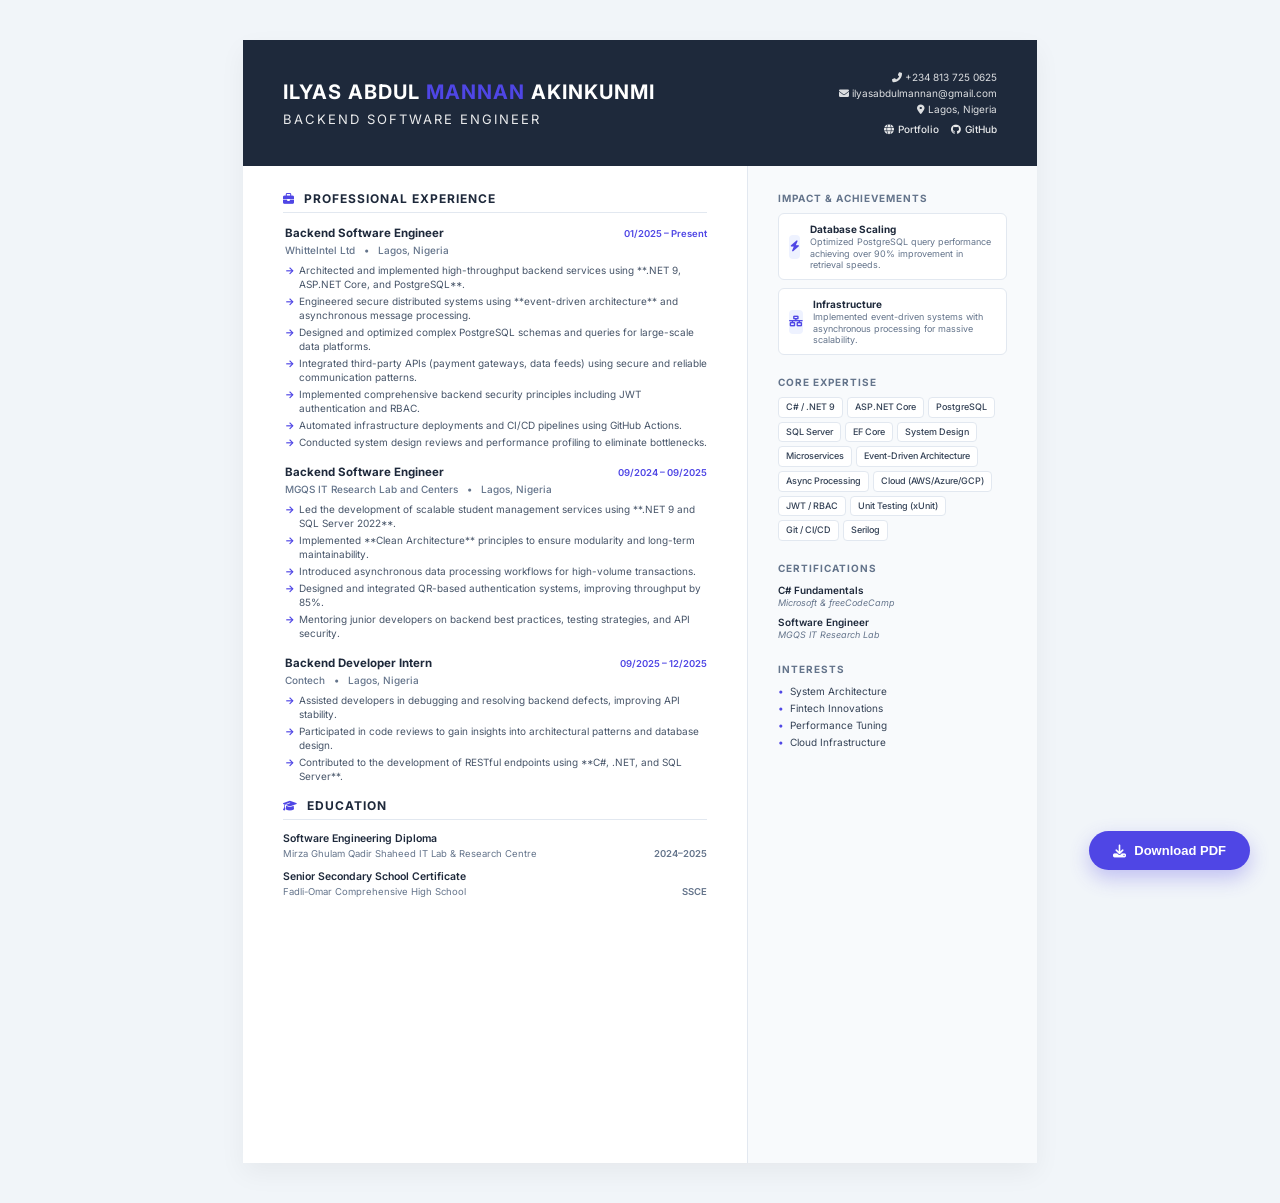
==== commit 53c69159: "Polish resume content and tighten styles Minor content edits and UI refinements: simplify wording in" ====
--- a/index.html
+++ b/index.html
@@ -80,7 +80,7 @@
                             </div>
                             <p class="company-sub">Contech <span class="bullet-sep">•</span> Lagos, Nigeria</p>
                             <ul class="duties-list">
-                                <li>Assisted senior developers in debugging and resolving backend defects, improving API stability.</li>
+                                <li>Assisted developers in debugging and resolving backend defects, improving API stability.</li>
                                 <li>Participated in code reviews to gain insights into architectural patterns and database design.</li>
                                 <li>Contributed to the development of RESTful endpoints using **C#, .NET, and SQL Server**.</li>
                             </ul>
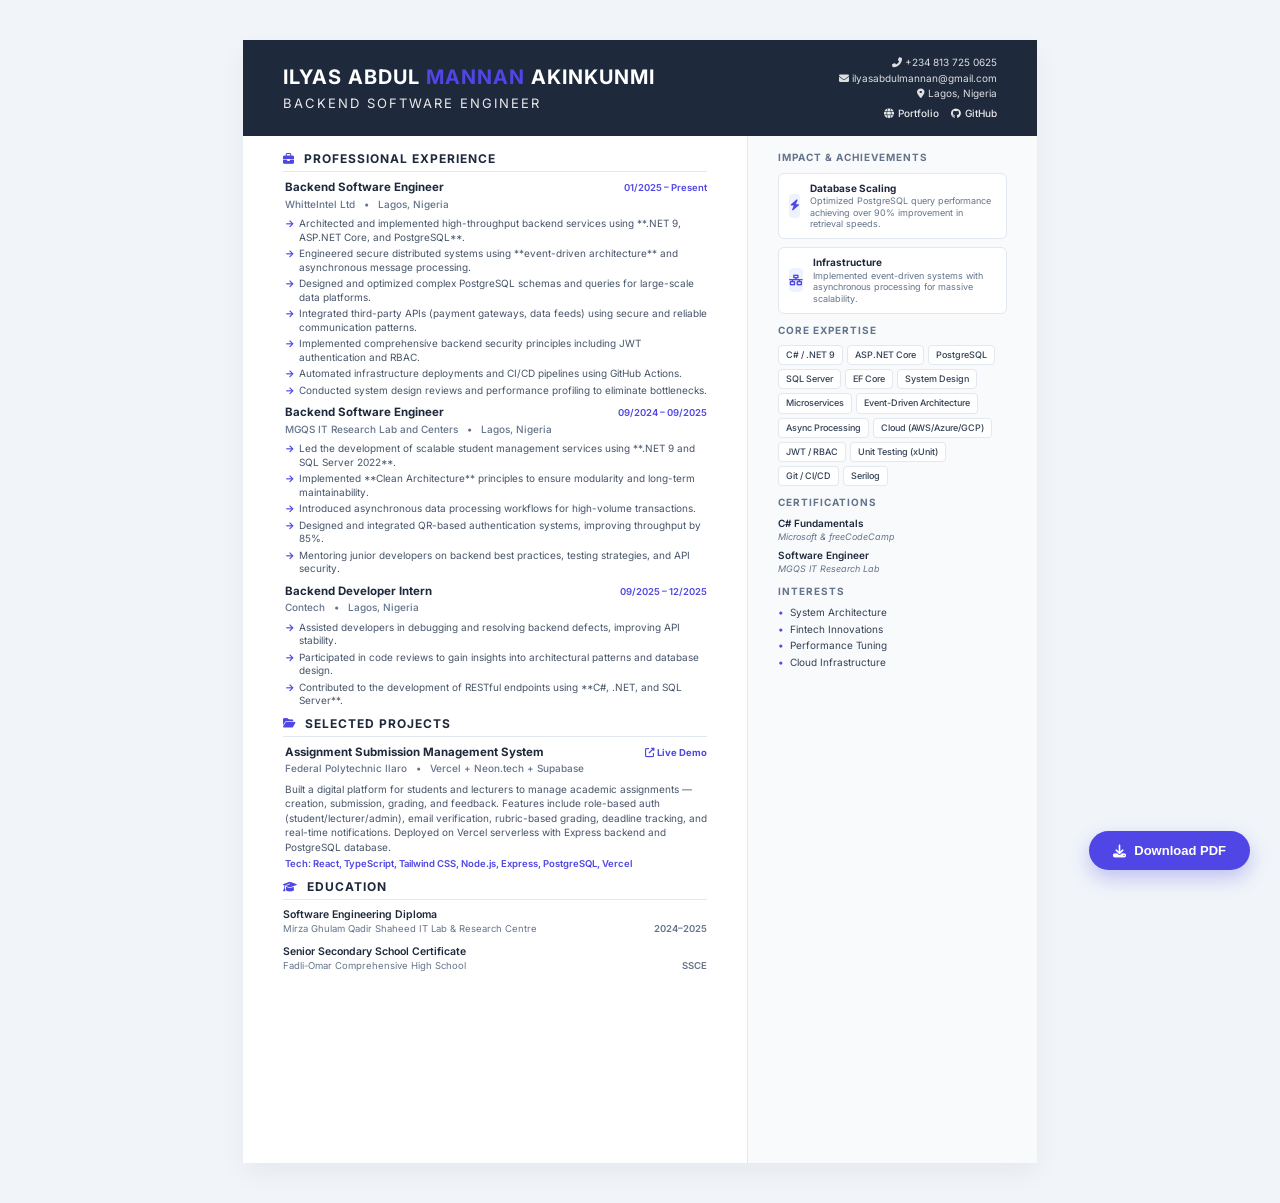
==== commit 6ed350c3: "feat: add project section to resume templates and refine layout spacing across all styles" ====
--- a/index.html
+++ b/index.html
@@ -90,6 +90,28 @@
 
                 <section class="content-section">
                     <div class="section-header">
+                        <i class="fas fa-folder-open"></i>
+                        <h2>SELECTED PROJECTS</h2>
+                    </div>
+                    <div class="timeline">
+                        <div class="timeline-item">
+                            <div class="timeline-header">
+                                <h3 class="job-title">Assignment Submission Management System</h3>
+                                <span class="time-badge"><a href="https://assignment-submission-management-sy.vercel.app" target="_blank" style="text-decoration: none; color: inherit; font-weight: 700;"><i class="fas fa-external-link-alt"></i> Live Demo</a></span>
+                            </div>
+                            <p class="company-sub">Federal Polytechnic Ilaro <span class="bullet-sep">•</span> Vercel + Neon.tech + Supabase</p>
+                            <p style="font-size: 10px; color: #475569; margin-bottom: 4px; line-height: 1.45;">
+                                Built a digital platform for students and lecturers to manage academic assignments — creation, submission, grading, and feedback. Features include role-based auth (student/lecturer/admin), email verification, rubric-based grading, deadline tracking, and real-time notifications. Deployed on Vercel serverless with Express backend and PostgreSQL database.
+                            </p>
+                            <p style="font-size: 9.5px; color: var(--accent); font-weight: 600; margin-top: 4px;">
+                                Tech: React, TypeScript, Tailwind CSS, Node.js, Express, PostgreSQL, Vercel
+                            </p>
+                        </div>
+                    </div>
+                </section>
+
+                <section class="content-section">
+                    <div class="section-header">
                         <i class="fas fa-graduation-cap"></i>
                         <h2>EDUCATION</h2>
                     </div>
--- a/styles.css
+++ b/styles.css
@@ -23,8 +23,8 @@
     font-family: 'Inter', sans-serif;
     color: var(--text-main);
     background-color: #f1f5f9;
-    font-size: 10.5px; /* Optimizing for one-page fit */
-    line-height: 1.4;
+    font-size: 10.1px; /* Optimizing for one-page fit */
+    line-height: 1.35;
     display: flex;
     justify-content: center;
     padding: 40px 0;
@@ -46,7 +46,7 @@
 .hero-header {
     background-color: var(--primary);
     color: var(--white);
-    padding: 30px 40px;
+    padding: 16px 40px;
     display: flex;
     align-items: center;
 }
@@ -118,13 +118,13 @@
 
 .left-col {
     flex: 65;
-    padding: 25px 40px;
+    padding: 15px 40px;
     border-right: 1px solid var(--border);
 }
 
 .right-col {
     flex: 35;
-    padding: 25px 30px;
+    padding: 15px 30px;
     background-color: var(--bg-light);
 }
 
@@ -133,7 +133,7 @@
     display: flex;
     align-items: center;
     gap: 10px;
-    margin-bottom: 12px;
+    margin-bottom: 8px;
     border-bottom: 1px solid var(--border);
     padding-bottom: 4px;
 }
@@ -158,7 +158,7 @@
 }
 
 .timeline-item {
-    margin-bottom: 15px;
+    margin-bottom: 8px;
     position: relative;
 }
 
@@ -238,7 +238,7 @@
 
 /* RIGHT COLUMN BLOCKS */
 .sidebar-block {
-    margin-bottom: 20px;
+    margin-bottom: 10px;
 }
 
 .sidebar-label {
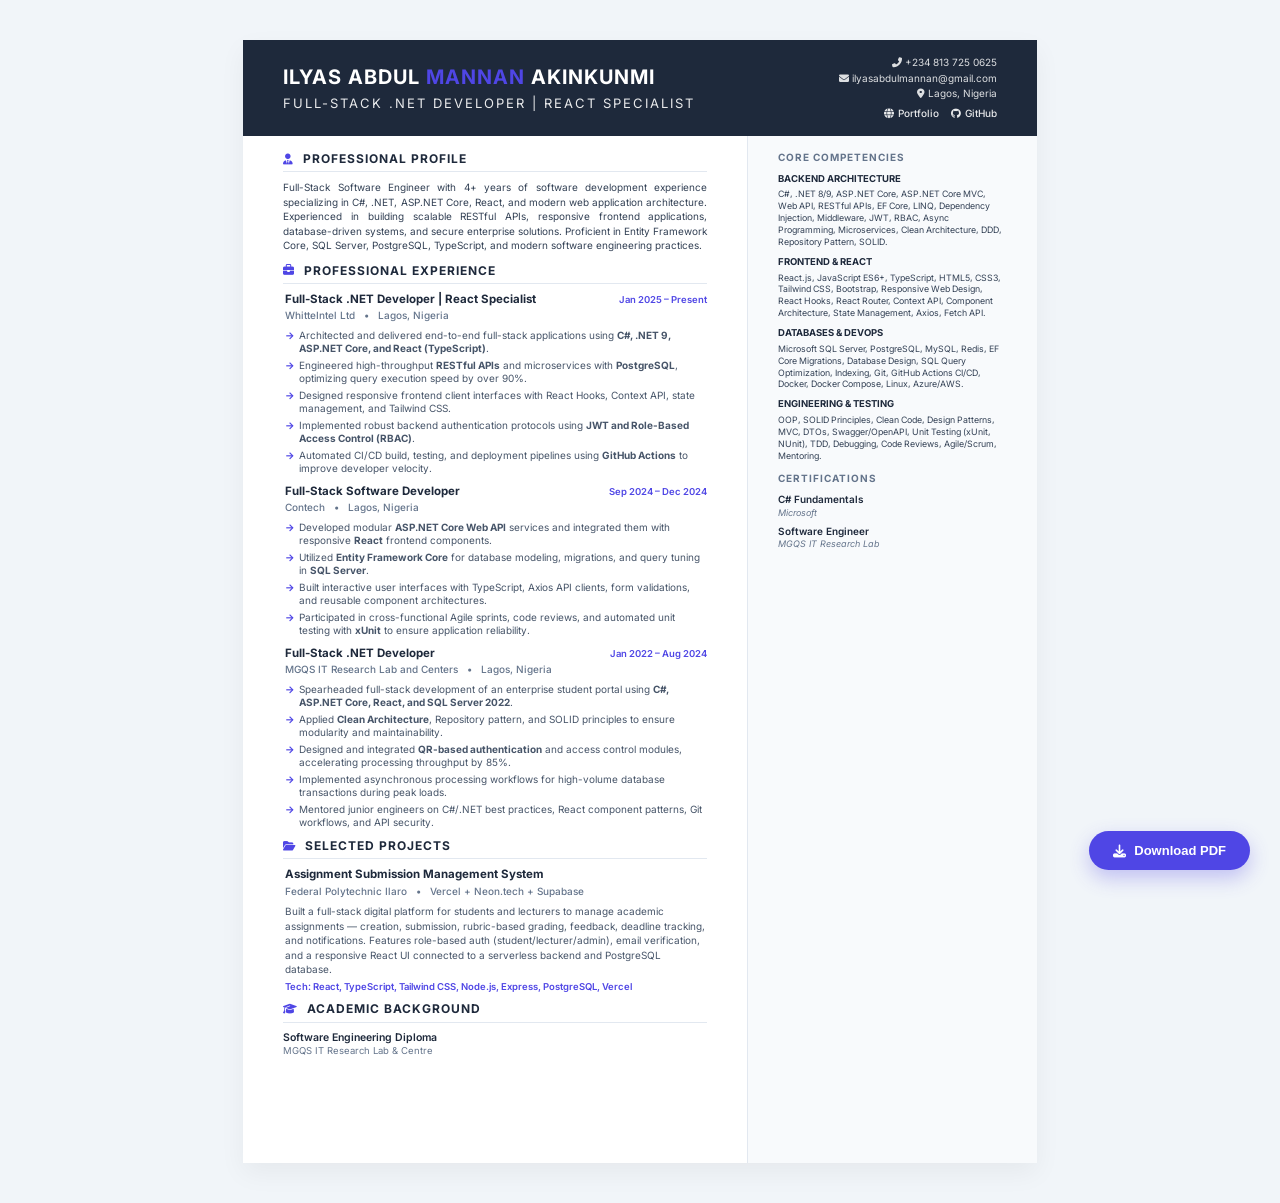
==== commit 2f162bae: "feat: polish resume templates content, update styles and add responsive mobile support" ====
--- a/index.html
+++ b/index.html
@@ -4,9 +4,9 @@
 <head>
     <meta charset="UTF-8">
     <meta name="viewport" content="width=device-width, initial-scale=1.0">
-    <title>Ilyas Abdul Mannan Akinkunmi - CV</title>
+    <title>Ilyas Abdul Mannan Akinkunmi - Full-Stack .NET Developer & React Specialist CV</title>
     <link rel="stylesheet" href="styles.css">
-    <link href="https://fonts.googleapis.com/css2?family=Inter:wght@300;400;500;600;700&display=swap" rel="stylesheet">
+    <link href="https://fonts.googleapis.com/css2?family=Inter:wght@300;400;500;600;700;800&display=swap" rel="stylesheet">
     <link rel="stylesheet" href="https://cdnjs.cloudflare.com/ajax/libs/font-awesome/6.4.0/css/all.min.css">
 </head>
 
@@ -17,7 +17,7 @@
             <div class="header-content">
                 <div class="name-block">
                     <h1>ILYAS ABDUL <span class="accent-text">MANNAN</span> AKINKUNMI</h1>
-                    <p class="role-title">Backend Software Engineer</p>
+                    <p class="role-title">FULL-STACK .NET DEVELOPER | REACT SPECIALIST</p>
                 </div>
                 <div class="contact-grid">
                     <div class="contact-item"><i class="fas fa-phone-alt"></i> +234 813 725 0625</div>
@@ -32,8 +32,18 @@
         </header>
 
         <div class="main-layout">
-            <!-- Left Column: Experience & Education -->
+            <!-- Left Column: Profile, Experience, Projects & Education -->
             <main class="left-col">
+                <section class="content-section">
+                    <div class="section-header">
+                        <i class="fas fa-user-tie"></i>
+                        <h2>PROFESSIONAL PROFILE</h2>
+                    </div>
+                    <p class="profile-text">
+                        Full-Stack Software Engineer with 4+ years of software development experience specializing in C#, .NET, ASP.NET Core, React, and modern web application architecture. Experienced in building scalable RESTful APIs, responsive frontend applications, database-driven systems, and secure enterprise solutions. Proficient in Entity Framework Core, SQL Server, PostgreSQL, TypeScript, and modern software engineering practices.
+                    </p>
+                </section>
+
                 <section class="content-section">
                     <div class="section-header">
                         <i class="fas fa-briefcase"></i>
@@ -43,46 +53,45 @@
                     <div class="timeline">
                         <div class="timeline-item">
                             <div class="timeline-header">
-                                <h3 class="job-title">Backend Software Engineer</h3>
-                                <span class="time-badge">01/2025 – Present</span>
+                                <h3 class="job-title">Full-Stack .NET Developer | React Specialist</h3>
+                                <span class="time-badge">Jan 2025 – Present</span>
                             </div>
                             <p class="company-sub">WhitteIntel Ltd <span class="bullet-sep">•</span> Lagos, Nigeria</p>
                             <ul class="duties-list">
-                                <li>Architected and implemented high-throughput backend services using **.NET 9, ASP.NET Core, and PostgreSQL**.</li>
-                                <li>Engineered secure distributed systems using **event-driven architecture** and asynchronous message processing.</li>
-                                <li>Designed and optimized complex PostgreSQL schemas and queries for large-scale data platforms.</li>
-                                <li>Integrated third-party APIs (payment gateways, data feeds) using secure and reliable communication patterns.</li>
-                                <li>Implemented comprehensive backend security principles including JWT authentication and RBAC.</li>
-                                <li>Automated infrastructure deployments and CI/CD pipelines using GitHub Actions.</li>
-                                <li>Conducted system design reviews and performance profiling to eliminate bottlenecks.</li>
+                                <li>Architected and delivered end-to-end full-stack applications using <strong>C#, .NET 9, ASP.NET Core, and React (TypeScript)</strong>.</li>
+                                <li>Engineered high-throughput <strong>RESTful APIs</strong> and microservices with <strong>PostgreSQL</strong>, optimizing query execution speed by over 90%.</li>
+                                <li>Designed responsive frontend client interfaces with React Hooks, Context API, state management, and Tailwind CSS.</li>
+                                <li>Implemented robust backend authentication protocols using <strong>JWT and Role-Based Access Control (RBAC)</strong>.</li>
+                                <li>Automated CI/CD build, testing, and deployment pipelines using <strong>GitHub Actions</strong> to improve developer velocity.</li>
                             </ul>
                         </div>
 
                         <div class="timeline-item">
                             <div class="timeline-header">
-                                <h3 class="job-title">Backend Software Engineer</h3>
-                                <span class="time-badge">09/2024 – 09/2025</span>
+                                <h3 class="job-title">Full-Stack Software Developer</h3>
+                                <span class="time-badge">Sep 2024 – Dec 2024</span>
                             </div>
-                            <p class="company-sub">MGQS IT Research Lab and Centers <span class="bullet-sep">•</span> Lagos, Nigeria</p>
+                            <p class="company-sub">Contech <span class="bullet-sep">•</span> Lagos, Nigeria</p>
                             <ul class="duties-list">
-                                <li>Led the development of scalable student management services using **.NET 9 and SQL Server 2022**.</li>
-                                <li>Implemented **Clean Architecture** principles to ensure modularity and long-term maintainability.</li>
-                                <li>Introduced asynchronous data processing workflows for high-volume transactions.</li>
-                                <li>Designed and integrated QR-based authentication systems, improving throughput by 85%.</li>
-                                <li>Mentoring junior developers on backend best practices, testing strategies, and API security.</li>
+                                <li>Developed modular <strong>ASP.NET Core Web API</strong> services and integrated them with responsive <strong>React</strong> frontend components.</li>
+                                <li>Utilized <strong>Entity Framework Core</strong> for database modeling, migrations, and query tuning in <strong>SQL Server</strong>.</li>
+                                <li>Built interactive user interfaces with TypeScript, Axios API clients, form validations, and reusable component architectures.</li>
+                                <li>Participated in cross-functional Agile sprints, code reviews, and automated unit testing with <strong>xUnit</strong> to ensure application reliability.</li>
                             </ul>
                         </div>
 
                         <div class="timeline-item">
                             <div class="timeline-header">
-                                <h3 class="job-title">Backend Developer Intern</h3>
-                                <span class="time-badge">09/2025 – 12/2025</span>
+                                <h3 class="job-title">Full-Stack .NET Developer</h3>
+                                <span class="time-badge">Jan 2022 – Aug 2024</span>
                             </div>
-                            <p class="company-sub">Contech <span class="bullet-sep">•</span> Lagos, Nigeria</p>
+                            <p class="company-sub">MGQS IT Research Lab and Centers <span class="bullet-sep">•</span> Lagos, Nigeria</p>
                             <ul class="duties-list">
-                                <li>Assisted developers in debugging and resolving backend defects, improving API stability.</li>
-                                <li>Participated in code reviews to gain insights into architectural patterns and database design.</li>
-                                <li>Contributed to the development of RESTful endpoints using **C#, .NET, and SQL Server**.</li>
+                                <li>Spearheaded full-stack development of an enterprise student portal using <strong>C#, ASP.NET Core, React, and SQL Server 2022</strong>.</li>
+                                <li>Applied <strong>Clean Architecture</strong>, Repository pattern, and SOLID principles to ensure modularity and maintainability.</li>
+                                <li>Designed and integrated <strong>QR-based authentication</strong> and access control modules, accelerating processing throughput by 85%.</li>
+                                <li>Implemented asynchronous processing workflows for high-volume database transactions during peak loads.</li>
+                                <li>Mentored junior engineers on C#/.NET best practices, React component patterns, Git workflows, and API security.</li>
                             </ul>
                         </div>
                     </div>
@@ -97,11 +106,10 @@
                         <div class="timeline-item">
                             <div class="timeline-header">
                                 <h3 class="job-title">Assignment Submission Management System</h3>
-                                <span class="time-badge"><a href="https://assignment-submission-management-sy.vercel.app" target="_blank" style="text-decoration: none; color: inherit; font-weight: 700;"><i class="fas fa-external-link-alt"></i> Live Demo</a></span>
                             </div>
                             <p class="company-sub">Federal Polytechnic Ilaro <span class="bullet-sep">•</span> Vercel + Neon.tech + Supabase</p>
                             <p style="font-size: 10px; color: #475569; margin-bottom: 4px; line-height: 1.45;">
-                                Built a digital platform for students and lecturers to manage academic assignments — creation, submission, grading, and feedback. Features include role-based auth (student/lecturer/admin), email verification, rubric-based grading, deadline tracking, and real-time notifications. Deployed on Vercel serverless with Express backend and PostgreSQL database.
+                                Built a full-stack digital platform for students and lecturers to manage academic assignments — creation, submission, rubric-based grading, feedback, deadline tracking, and notifications. Features role-based auth (student/lecturer/admin), email verification, and a responsive React UI connected to a serverless backend and PostgreSQL database.
                             </p>
                             <p style="font-size: 9.5px; color: var(--accent); font-weight: 600; margin-top: 4px;">
                                 Tech: React, TypeScript, Tailwind CSS, Node.js, Express, PostgreSQL, Vercel
@@ -113,16 +121,12 @@
                 <section class="content-section">
                     <div class="section-header">
                         <i class="fas fa-graduation-cap"></i>
-                        <h2>EDUCATION</h2>
+                        <h2>ACADEMIC BACKGROUND</h2>
                     </div>
                     <div class="education-grid">
                         <div class="edu-item">
                             <h4>Software Engineering Diploma</h4>
-                            <p>Mirza Ghulam Qadir Shaheed IT Lab & Research Centre <span class="date-right">2024–2025</span></p>
-                        </div>
-                        <div class="edu-item">
-                            <h4>Senior Secondary School Certificate</h4>
-                            <p>Fadli-Omar Comprehensive High School <span class="date-right">SSCE</span></p>
+                            <p>MGQS IT Research Lab & Centre</p>
                         </div>
                     </div>
                 </section>
@@ -131,40 +135,26 @@
             <!-- Right Column: Skills, Impact, Certs -->
             <aside class="right-col">
                 <section class="sidebar-block">
-                    <h2 class="sidebar-label">IMPACT & ACHIEVEMENTS</h2>
-                    <div class="impact-card">
-                        <div class="impact-icon"><i class="fas fa-bolt"></i></div>
-                        <div class="impact-text">
-                            <strong>Database Scaling</strong>
-                            <p>Optimized PostgreSQL query performance achieving over 90% improvement in retrieval speeds.</p>
-                        </div>
+                    <h2 class="sidebar-label">CORE COMPETENCIES</h2>
+                    
+                    <div style="margin-bottom: 8px;">
+                        <h4 style="font-size: 9.5px; font-weight: 700; color: var(--primary); margin-bottom: 3px;">BACKEND ARCHITECTURE</h4>
+                        <p style="font-size: 8.8px; color: var(--text-main); line-height: 1.35;">C#, .NET 8/9, ASP.NET Core, ASP.NET Core MVC, Web API, RESTful APIs, EF Core, LINQ, Dependency Injection, Middleware, JWT, RBAC, Async Programming, Microservices, Clean Architecture, DDD, Repository Pattern, SOLID.</p>
                     </div>
-                    <div class="impact-card">
-                        <div class="impact-icon"><i class="fas fa-network-wired"></i></div>
-                        <div class="impact-text">
-                            <strong>Infrastructure</strong>
-                            <p>Implemented event-driven systems with asynchronous processing for massive scalability.</p>
-                        </div>
+
+                    <div style="margin-bottom: 8px;">
+                        <h4 style="font-size: 9.5px; font-weight: 700; color: var(--primary); margin-bottom: 3px;">FRONTEND & REACT</h4>
+                        <p style="font-size: 8.8px; color: var(--text-main); line-height: 1.35;">React.js, JavaScript ES6+, TypeScript, HTML5, CSS3, Tailwind CSS, Bootstrap, Responsive Web Design, React Hooks, React Router, Context API, Component Architecture, State Management, Axios, Fetch API.</p>
                     </div>
-                </section>
 
-                <section class="sidebar-block">
-                    <h2 class="sidebar-label">CORE EXPERTISE</h2>
-                    <div class="skills-container">
-                        <span class="skill-tag">C# / .NET 9</span>
-                        <span class="skill-tag">ASP.NET Core</span>
-                        <span class="skill-tag">PostgreSQL</span>
-                        <span class="skill-tag">SQL Server</span>
-                        <span class="skill-tag">EF Core</span>
-                        <span class="skill-tag">System Design</span>
-                        <span class="skill-tag">Microservices</span>
-                        <span class="skill-tag">Event-Driven Architecture</span>
-                        <span class="skill-tag">Async Processing</span>
-                        <span class="skill-tag">Cloud (AWS/Azure/GCP)</span>
-                        <span class="skill-tag">JWT / RBAC</span>
-                        <span class="skill-tag">Unit Testing (xUnit)</span>
-                        <span class="skill-tag">Git / CI/CD</span>
-                        <span class="skill-tag">Serilog</span>
+                    <div style="margin-bottom: 8px;">
+                        <h4 style="font-size: 9.5px; font-weight: 700; color: var(--primary); margin-bottom: 3px;">DATABASES & DEVOPS</h4>
+                        <p style="font-size: 8.8px; color: var(--text-main); line-height: 1.35;">Microsoft SQL Server, PostgreSQL, MySQL, Redis, EF Core Migrations, Database Design, SQL Query Optimization, Indexing, Git, GitHub Actions CI/CD, Docker, Docker Compose, Linux, Azure/AWS.</p>
+                    </div>
+
+                    <div style="margin-bottom: 8px;">
+                        <h4 style="font-size: 9.5px; font-weight: 700; color: var(--primary); margin-bottom: 3px;">ENGINEERING & TESTING</h4>
+                        <p style="font-size: 8.8px; color: var(--text-main); line-height: 1.35;">OOP, SOLID Principles, Clean Code, Design Patterns, MVC, DTOs, Swagger/OpenAPI, Unit Testing (xUnit, NUnit), TDD, Debugging, Code Reviews, Agile/Scrum, Mentoring.</p>
                     </div>
                 </section>
 
@@ -172,22 +162,12 @@
                     <h2 class="sidebar-label">CERTIFICATIONS</h2>
                     <div class="cert-box">
                         <p class="cert-name">C# Fundamentals</p>
-                        <p class="cert-meta">Microsoft & freeCodeCamp</p>
+                        <p class="cert-meta">Microsoft</p>
                     </div>
                     <div class="cert-box">
                         <p class="cert-name">Software Engineer</p>
                         <p class="cert-meta">MGQS IT Research Lab</p>
                     </div>
-                </section>
-
-                <section class="sidebar-block">
-                    <h2 class="sidebar-label">INTERESTS</h2>
-                    <ul class="plain-list">
-                        <li>System Architecture</li>
-                        <li>Fintech Innovations</li>
-                        <li>Performance Tuning</li>
-                        <li>Cloud Infrastructure</li>
-                    </ul>
                 </section>
             </aside>
         </div>
@@ -198,7 +178,7 @@
     <script>
         function downloadCV() {
             const originalTitle = document.title;
-            document.title = "Ilyas_Abdul_Mannan_Akinkunmi_CV";
+            document.title = "Ilyas_Abdul_Mannan_FullStack_NET_React_CV";
             window.print();
             document.title = originalTitle;
         }
--- a/styles.css
+++ b/styles.css
@@ -149,6 +149,14 @@
     color: var(--primary);
     text-transform: uppercase;
     letter-spacing: 1px;
+}
+
+.profile-text {
+    font-size: 10px;
+    line-height: 1.45;
+    color: var(--text-main);
+    margin-bottom: 10px;
+    text-align: justify;
 }
 
 /* TIMELINE (EXPERIENCE) */
@@ -370,6 +378,51 @@
     box-shadow: 0 12px 25px rgba(79, 70, 229, 0.4);
 }
 
+/* RESPONSIVE MEDIA QUERY */
+@media screen and (max-width: 768px) {
+    body {
+        padding: 0;
+    }
+
+    .resume-wrapper {
+        width: 100%;
+        height: auto;
+        box-shadow: none;
+    }
+
+    .hero-header {
+        padding: 20px;
+    }
+
+    .header-content {
+        flex-direction: column;
+        align-items: flex-start;
+        gap: 12px;
+    }
+
+    .contact-grid {
+        text-align: left;
+    }
+
+    .contact-links {
+        justify-content: flex-start;
+    }
+
+    .main-layout {
+        flex-direction: column;
+    }
+
+    .left-col {
+        border-right: none;
+        border-bottom: 1px solid var(--border);
+        padding: 20px;
+    }
+
+    .right-col {
+        padding: 20px;
+    }
+}
+
 /* PRINT MEDIA */
 @media print {
     body {
@@ -382,14 +435,11 @@
         height: 100%;
         box-shadow: none;
         margin: 0;
+        border: none;
     }
 
     #download-btn {
         display: none;
-    }
-
-    .resume-wrapper {
-        border: none;
     }
 
     @page {
